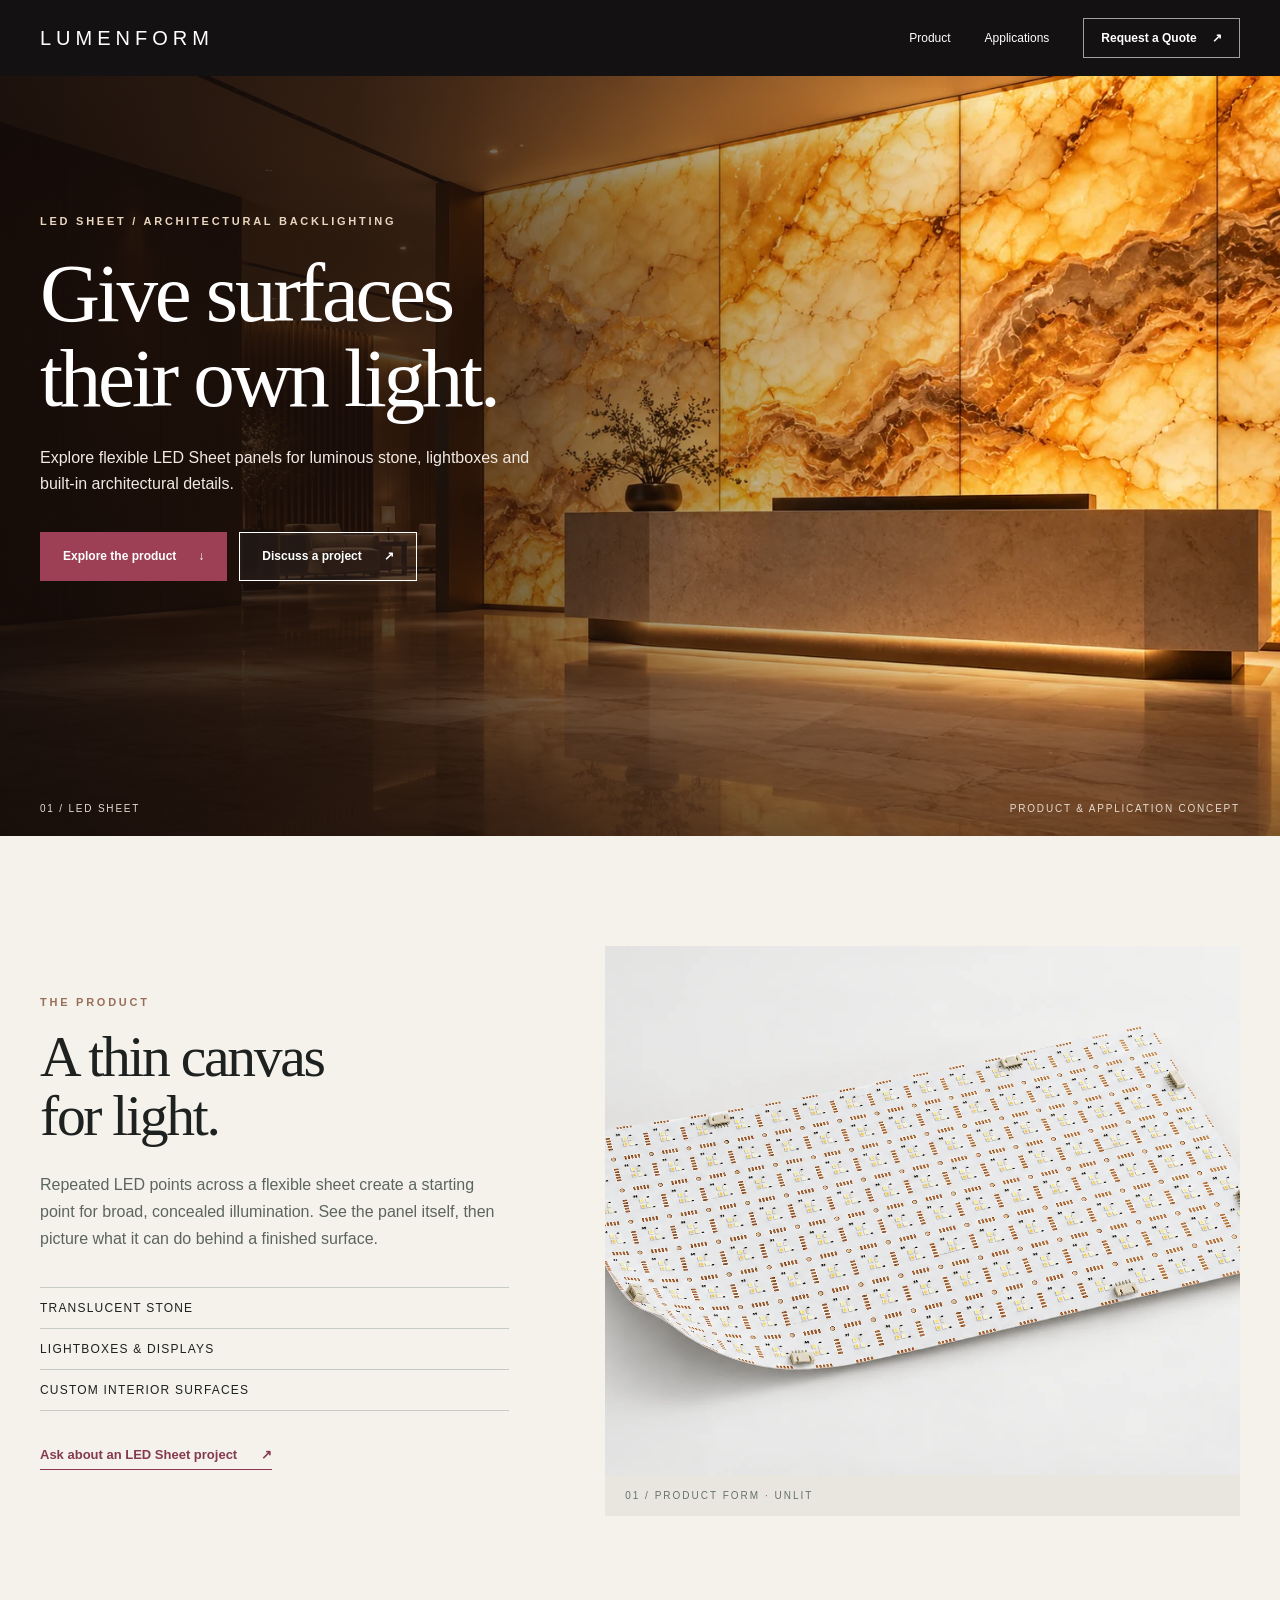
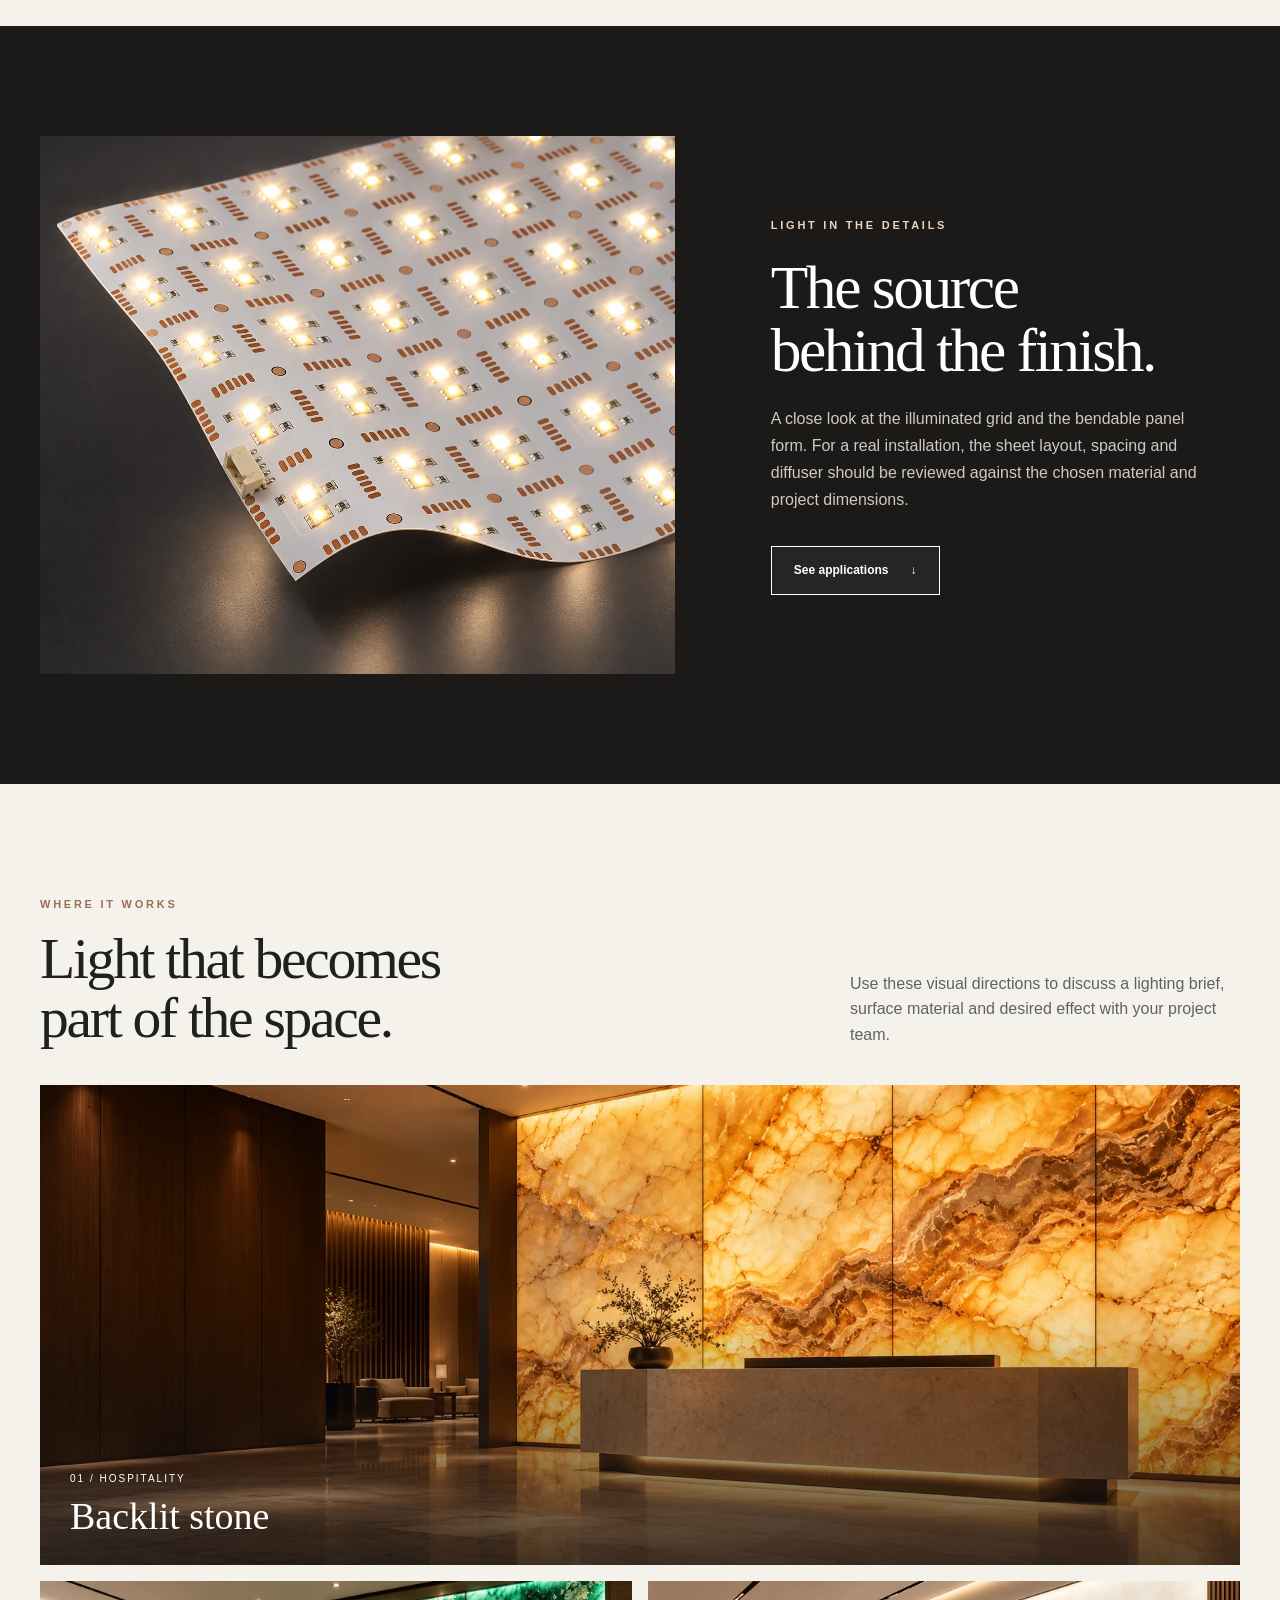
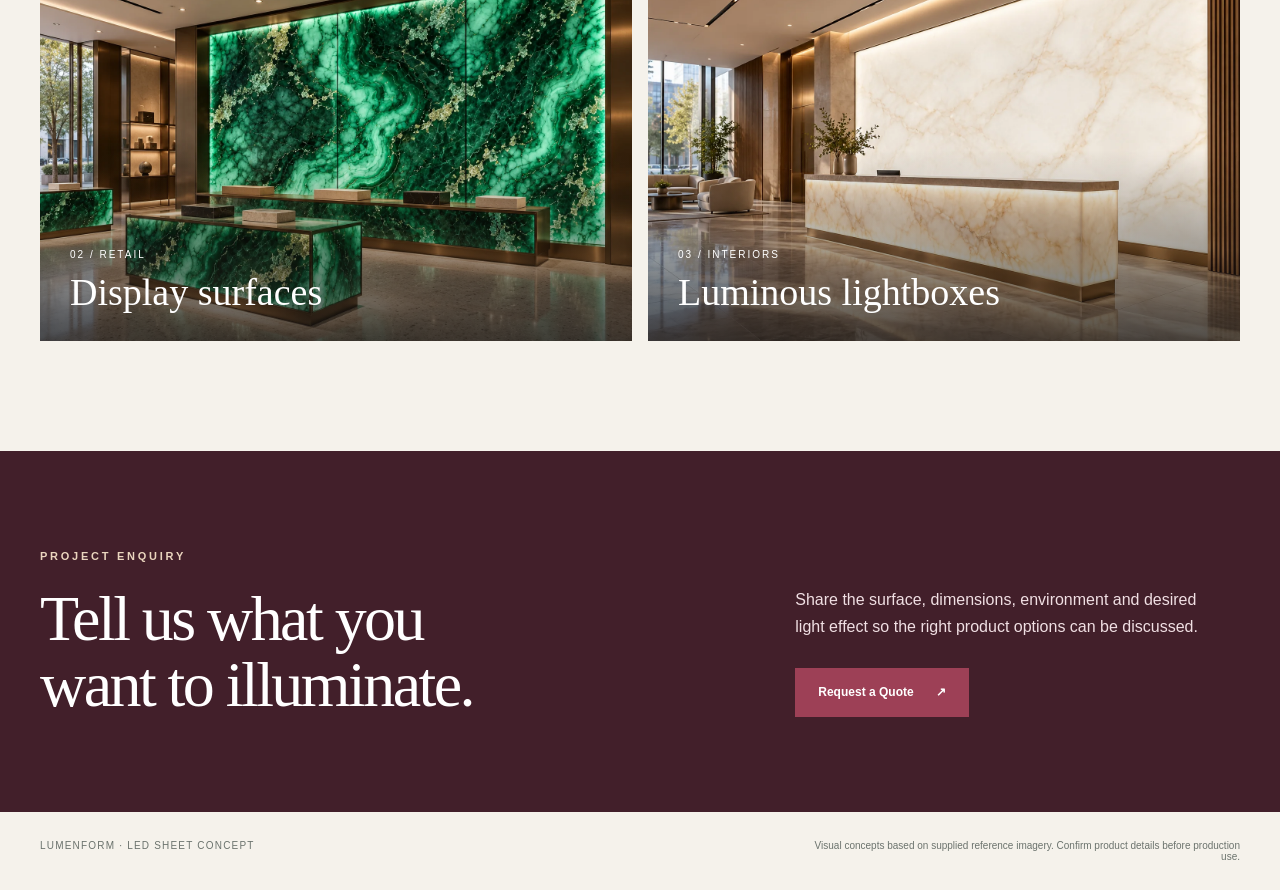
==== interactive/led-sheet.html @ 276cb39d "Add LED Sheet product imagery and showcase page" ====
<!doctype html>
<html lang="en">
<head>
  <meta charset="utf-8">
  <meta name="viewport" content="width=device-width, initial-scale=1">
  <meta name="description" content="Explore LED Sheet product imagery and backlit architectural applications for project enquiries.">
  <title>LED Sheet — LUMENFORM</title>
  <link rel="stylesheet" href="led-sheet.css">
</head>
<body>
  <header class="site-header">
    <a class="brand" href="./?theme=d" aria-label="Lumenform home">LUMENFORM</a>
    <nav aria-label="Main navigation">
      <a href="#product">Product</a>
      <a href="#applications">Applications</a>
      <a class="nav-quote" href="./?theme=d&amp;product=LED%20Sheet#contact">Request a Quote <span aria-hidden="true">↗</span></a>
    </nav>
  </header>

  <main>
    <section class="hero" aria-labelledby="hero-title">
      <img src="assets/led-sheet/application-hotel-onyx.webp" alt="Warmly illuminated translucent stone wall in a contemporary hotel lobby" fetchpriority="high">
      <div class="hero-shade"></div>
      <div class="hero-content container">
        <span class="eyebrow">LED SHEET / ARCHITECTURAL BACKLIGHTING</span>
        <h1 id="hero-title">Give surfaces<br>their own light.</h1>
        <p>Explore flexible LED Sheet panels for luminous stone, lightboxes and built-in architectural details.</p>
        <div class="hero-actions">
          <a class="button button-filled" href="#product">Explore the product <span aria-hidden="true">↓</span></a>
          <a class="button button-ghost" href="./?theme=d&amp;product=LED%20Sheet#contact">Discuss a project <span aria-hidden="true">↗</span></a>
        </div>
      </div>
      <div class="hero-index container"><span>01 / LED SHEET</span><span>PRODUCT & APPLICATION CONCEPT</span></div>
    </section>

    <section class="intro section container" id="product" aria-labelledby="product-title">
      <div class="intro-copy">
        <span class="eyebrow dark">THE PRODUCT</span>
        <h2 id="product-title">A thin canvas<br>for light.</h2>
        <p>Repeated LED points across a flexible sheet create a starting point for broad, concealed illumination. See the panel itself, then picture what it can do behind a finished surface.</p>
        <ul class="use-list" aria-label="Application ideas">
          <li>Translucent stone</li>
          <li>Lightboxes & displays</li>
          <li>Custom interior surfaces</li>
        </ul>
        <a class="text-link" href="./?theme=d&amp;product=LED%20Sheet#contact">Ask about an LED Sheet project <span aria-hidden="true">↗</span></a>
      </div>
      <figure class="product-figure">
        <img src="assets/led-sheet/led-sheet-studio.webp" alt="White flexible LED Sheet panel showing its regular LED grid and thin profile" loading="lazy">
        <figcaption>01 / PRODUCT FORM · UNLIT</figcaption>
      </figure>
    </section>

    <section class="detail section" aria-labelledby="detail-title">
      <div class="container detail-grid">
        <figure class="detail-figure">
          <img src="assets/led-sheet/led-sheet-lit-detail.webp" alt="Close detail of the flexible LED Sheet with warm white LED points illuminated" loading="lazy">
        </figure>
        <div class="detail-copy">
          <span class="eyebrow">LIGHT IN THE DETAILS</span>
          <h2 id="detail-title">The source<br>behind the finish.</h2>
          <p>A close look at the illuminated grid and the bendable panel form. For a real installation, the sheet layout, spacing and diffuser should be reviewed against the chosen material and project dimensions.</p>
          <a class="button button-ghost" href="#applications">See applications <span aria-hidden="true">↓</span></a>
        </div>
      </div>
    </section>

    <section class="applications section container" id="applications" aria-labelledby="applications-title">
      <div class="section-heading">
        <div><span class="eyebrow dark">WHERE IT WORKS</span><h2 id="applications-title">Light that becomes<br>part of the space.</h2></div>
        <p>Use these visual directions to discuss a lighting brief, surface material and desired effect with your project team.</p>
      </div>
      <div class="application-grid">
        <article class="application-card wide">
          <img src="assets/led-sheet/application-hotel-onyx.webp" alt="Amber onyx reception wall with even backlighting" loading="lazy">
          <div class="application-label"><span>01 / HOSPITALITY</span><h3>Backlit stone</h3></div>
        </article>
        <article class="application-card">
          <img src="assets/led-sheet/application-retail-green-stone.webp" alt="Emerald stone feature wall and display plinths in a retail interior" loading="lazy">
          <div class="application-label"><span>02 / RETAIL</span><h3>Display surfaces</h3></div>
        </article>
        <article class="application-card">
          <img src="assets/led-sheet/application-showroom-lightbox.webp" alt="Evenly illuminated pale stone wall and counter in a showroom" loading="lazy">
          <div class="application-label"><span>03 / INTERIORS</span><h3>Luminous lightboxes</h3></div>
        </article>
      </div>
    </section>

    <section class="closing" aria-labelledby="closing-title">
      <div class="container closing-grid">
        <div><span class="eyebrow">PROJECT ENQUIRY</span><h2 id="closing-title">Tell us what you<br>want to illuminate.</h2></div>
        <div><p>Share the surface, dimensions, environment and desired light effect so the right product options can be discussed.</p><a class="button button-filled" href="./?theme=d&amp;product=LED%20Sheet#contact">Request a Quote <span aria-hidden="true">↗</span></a></div>
      </div>
    </section>
  </main>

  <footer class="site-footer container"><span>LUMENFORM · LED SHEET CONCEPT</span><span>Visual concepts based on supplied reference imagery. Confirm product details before production use.</span></footer>
</body>
</html>
---- interactive/led-sheet.css ----
:root{--ink:#1d211f;--cream:#f5f2eb;--accent:#9d4056;--dark:#1c1a19}
*{box-sizing:border-box}
html{scroll-behavior:smooth}
body{margin:0;background:var(--cream);color:var(--ink);font-family:Arial,Helvetica,sans-serif}
a{color:inherit;text-decoration:none}
img{display:block;max-width:100%}
h1,h2,h3,p,figure{margin:0}
.container{width:min(1320px,calc(100% - 80px));margin-inline:auto}
.section{padding-block:110px}
.eyebrow{font-size:11px;font-weight:700;letter-spacing:.25em;color:#ead5be}
.eyebrow.dark{color:#986f59}
.site-header{height:76px;background:#141113;color:#fff;display:flex;align-items:center;justify-content:space-between;padding-inline:40px;position:relative;z-index:4}
.brand{font-size:20px;letter-spacing:.25em;white-space:nowrap}
.site-header nav{display:flex;align-items:center;gap:34px;font-size:12px}
.site-header nav>a:not(.nav-quote):hover{text-decoration:underline;text-underline-offset:5px}
.nav-quote{border:1px solid #fff9;padding:12px 17px;font-weight:700}
.nav-quote span{margin-left:12px}
.hero{height:min(760px,calc(100svh - 76px));min-height:590px;position:relative;overflow:hidden;background:#39261c;color:#fff}
.hero>img{width:100%;height:100%;object-fit:cover;object-position:center;position:absolute;inset:0}
.hero-shade{position:absolute;inset:0;background:linear-gradient(90deg,#140c09e8 0%,#1b100bc9 28%,#1b100b59 55%,transparent 78%),linear-gradient(0deg,#160d0b7d,transparent 24%)}
.hero-content{position:relative;z-index:1;padding-top:clamp(125px,15vh,210px)}
.hero h1,.intro h2,.detail h2,.applications h2,.closing h2{font-family:Georgia,'Times New Roman',serif;font-weight:400;letter-spacing:-.04em;line-height:1.02}
.hero h1{font-size:clamp(59px,6.5vw,105px);margin:22px 0 24px;max-width:850px}
.hero-content p{max-width:510px;line-height:1.65;font-size:16px;color:#f1e9e2}
.hero-actions{display:flex;flex-wrap:wrap;gap:12px;margin-top:34px}
.button{min-height:49px;display:inline-flex;align-items:center;justify-content:center;gap:22px;padding:13px 22px;border:1px solid currentColor;font-size:12px;font-weight:700;transition:transform .2s,background .2s}
.button:hover{transform:translateY(-3px)}
.button-filled{background:var(--accent);border-color:var(--accent);color:#fff}
.button-ghost{background:#ffffff0c;color:#fff}
.hero-index{position:absolute;left:0;right:0;bottom:22px;z-index:1;display:flex;justify-content:space-between;font-size:10px;letter-spacing:.18em;color:#e6dcd1}
.intro{display:grid;grid-template-columns:.85fr 1.15fr;gap:8%;align-items:center}
.intro h2,.applications h2{font-size:clamp(44px,4.5vw,70px);margin:18px 0 25px}
.intro-copy>p{line-height:1.7;color:#5c655e;max-width:480px}
.use-list{list-style:none;padding:0;margin:34px 0;max-width:470px;display:grid;gap:0}
.use-list li{padding:13px 0;border-top:1px solid #c6cbc3;font-size:12px;letter-spacing:.1em;text-transform:uppercase}
.use-list li:last-child{border-bottom:1px solid #c6cbc3}
.text-link{display:inline-block;border-bottom:1px solid #8e354f;padding-bottom:7px;font-size:13px;font-weight:700;color:#843b4e}
.text-link span{margin-left:20px}
.product-figure{background:#e9e6df}
.product-figure img{width:100%;aspect-ratio:1.2;object-fit:cover}
.product-figure figcaption{padding:15px 20px;font-size:10px;letter-spacing:.2em;color:#65716b}
.detail{background:var(--dark);color:#fff}
.detail-grid{display:grid;grid-template-columns:1.15fr .85fr;gap:8%;align-items:center}
.detail-figure{overflow:hidden;background:#302827}
.detail-figure img{width:100%;aspect-ratio:1.18;object-fit:cover}
.detail h2{font-size:clamp(45px,4.8vw,76px);margin:23px 0}
.detail-copy p{line-height:1.7;color:#cec9c3;max-width:450px;margin-bottom:32px}
.section-heading{display:flex;justify-content:space-between;align-items:end;gap:45px;margin-bottom:38px}
.section-heading>p{max-width:390px;line-height:1.6;color:#5c655e}
.applications h2{margin-bottom:0}
.application-grid{display:grid;grid-template-columns:repeat(2,1fr);gap:16px}
.application-card{position:relative;min-height:360px;overflow:hidden;background:#30302a;color:#fff}
.application-card.wide{grid-column:span 2;min-height:480px}
.application-card img{position:absolute;inset:0;width:100%;height:100%;object-fit:cover;transition:transform .6s}
.application-card:hover img{transform:scale(1.04)}
.application-card:after{content:"";position:absolute;inset:0;background:linear-gradient(0deg,#141414bd,transparent 53%)}
.application-label{position:absolute;z-index:1;bottom:27px;left:30px}
.application-label span{font-size:10px;letter-spacing:.2em}
.application-label h3{font:38px Georgia,'Times New Roman',serif;font-weight:400;margin-top:8px}
.closing{background:#421f2a;color:#fff;padding:95px 0}
.closing-grid{display:grid;grid-template-columns:1fr .7fr;gap:10%;align-items:end}
.closing h2{font-size:clamp(48px,5vw,80px);margin-top:22px}
.closing p{line-height:1.7;color:#f0dfe3;max-width:420px;margin-bottom:28px}
.site-footer{display:flex;justify-content:space-between;gap:25px;padding-block:28px;font-size:10px;letter-spacing:.12em;color:#6b736d}
.site-footer span:last-child{letter-spacing:0;text-align:right;max-width:440px}
@media(max-width:900px){.container{width:calc(100% - 48px)}.intro,.detail-grid{gap:5%}.site-header{padding-inline:24px}}
@media(max-width:700px){.container{width:calc(100% - 36px)}.site-header{height:65px;padding-inline:18px}.brand{font-size:15px;letter-spacing:.18em}.site-header nav{gap:0}.site-header nav>a:not(.nav-quote){display:none}.nav-quote{font-size:10px;padding:10px}.nav-quote span{margin-left:5px}.hero{min-height:660px;height:calc(100svh - 65px)}.hero>img{object-position:63% center}.hero-shade{background:linear-gradient(90deg,#140c09d4,#1b100b74 78%),linear-gradient(0deg,#160d0b80,transparent 42%)}.hero-content{padding-top:125px}.hero h1{font-size:54px}.hero-content p{font-size:14px;max-width:330px}.hero-index{font-size:8px;gap:10px}.hero-index span:last-child{text-align:right}.section{padding-block:72px}.intro,.detail-grid,.closing-grid{grid-template-columns:1fr;gap:35px}.intro h2,.applications h2,.detail h2{font-size:48px}.product-figure img{aspect-ratio:1.1}.detail-figure img{aspect-ratio:1}.detail-copy{order:-1}.section-heading{display:block}.section-heading>p{margin-top:22px}.application-grid{grid-template-columns:1fr}.application-card,.application-card.wide{grid-column:auto;min-height:330px}.application-label{left:22px;bottom:22px}.application-label h3{font-size:31px}.closing{padding-block:70px}.closing h2{font-size:51px}.site-footer{display:block}.site-footer span{display:block}.site-footer span:last-child{text-align:left;margin-top:12px}}
@media(prefers-reduced-motion:reduce){html{scroll-behavior:auto}.button,.application-card img{transition:none}}
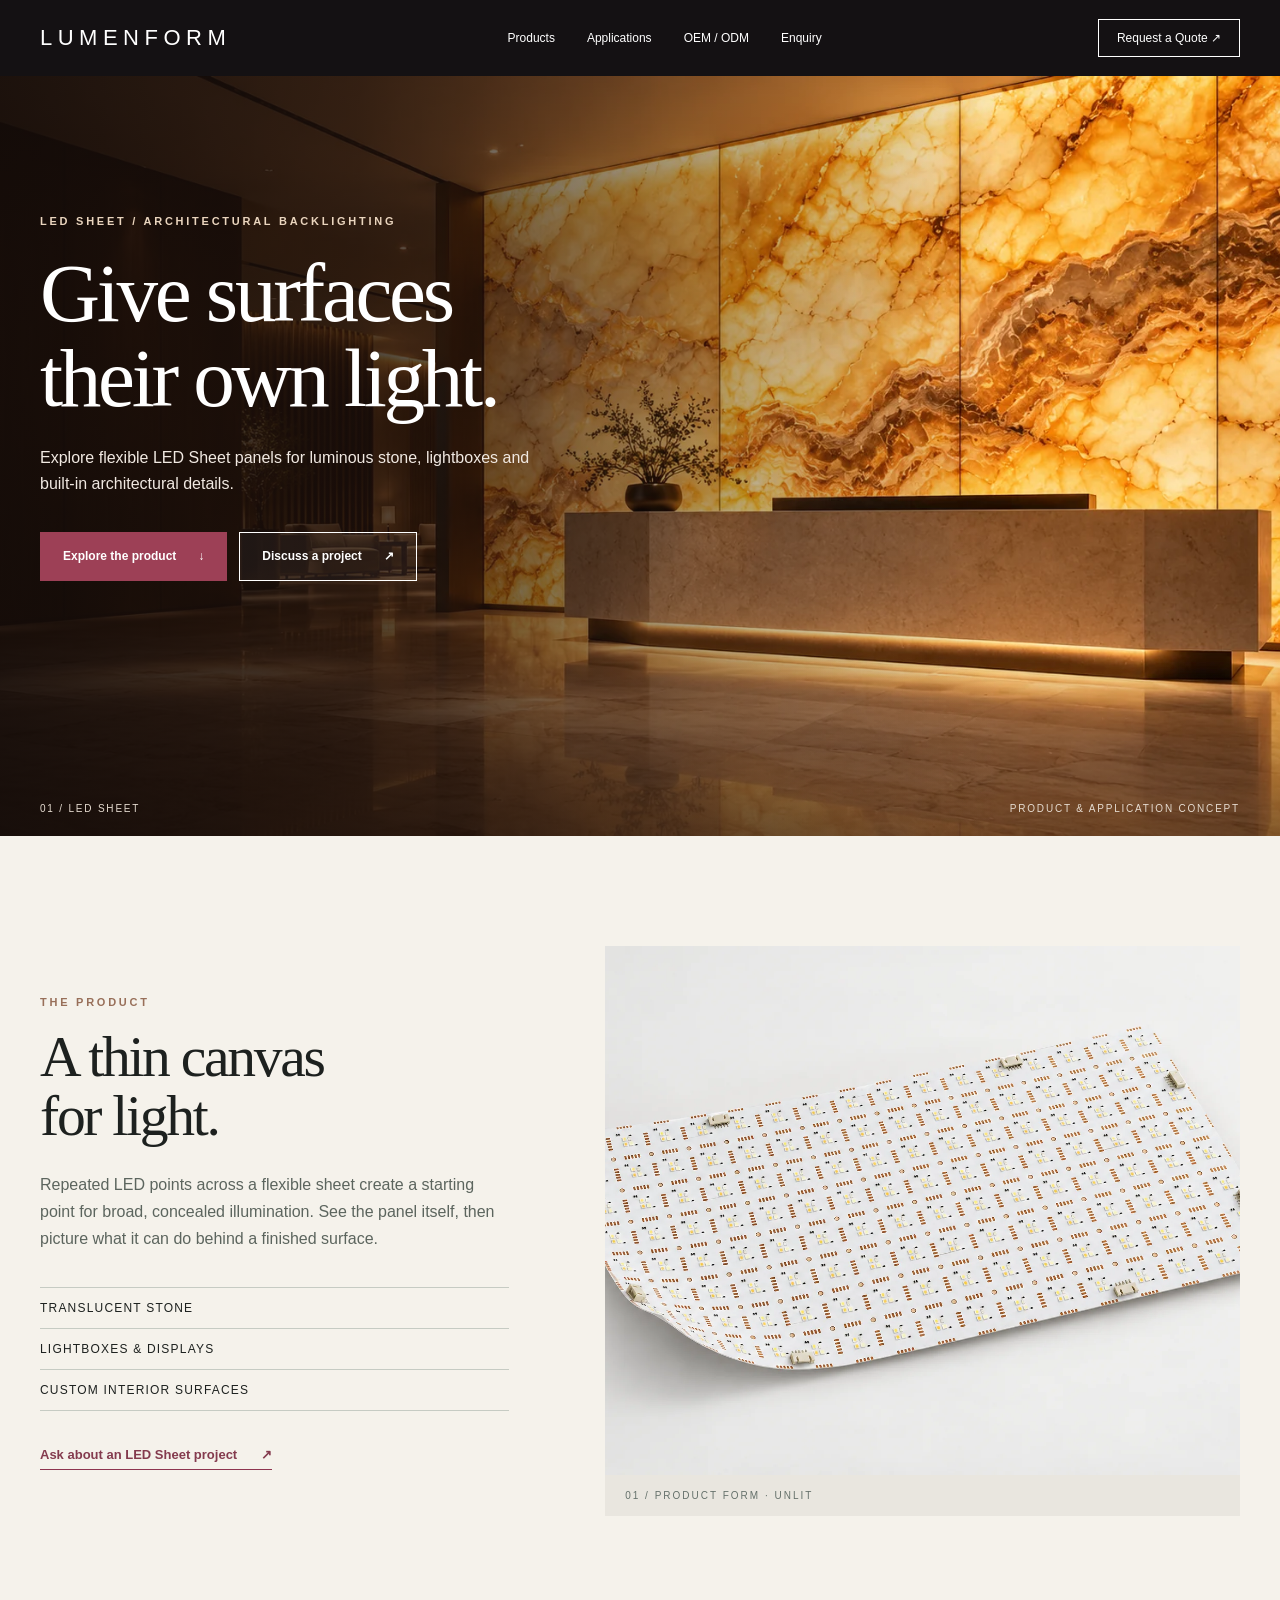
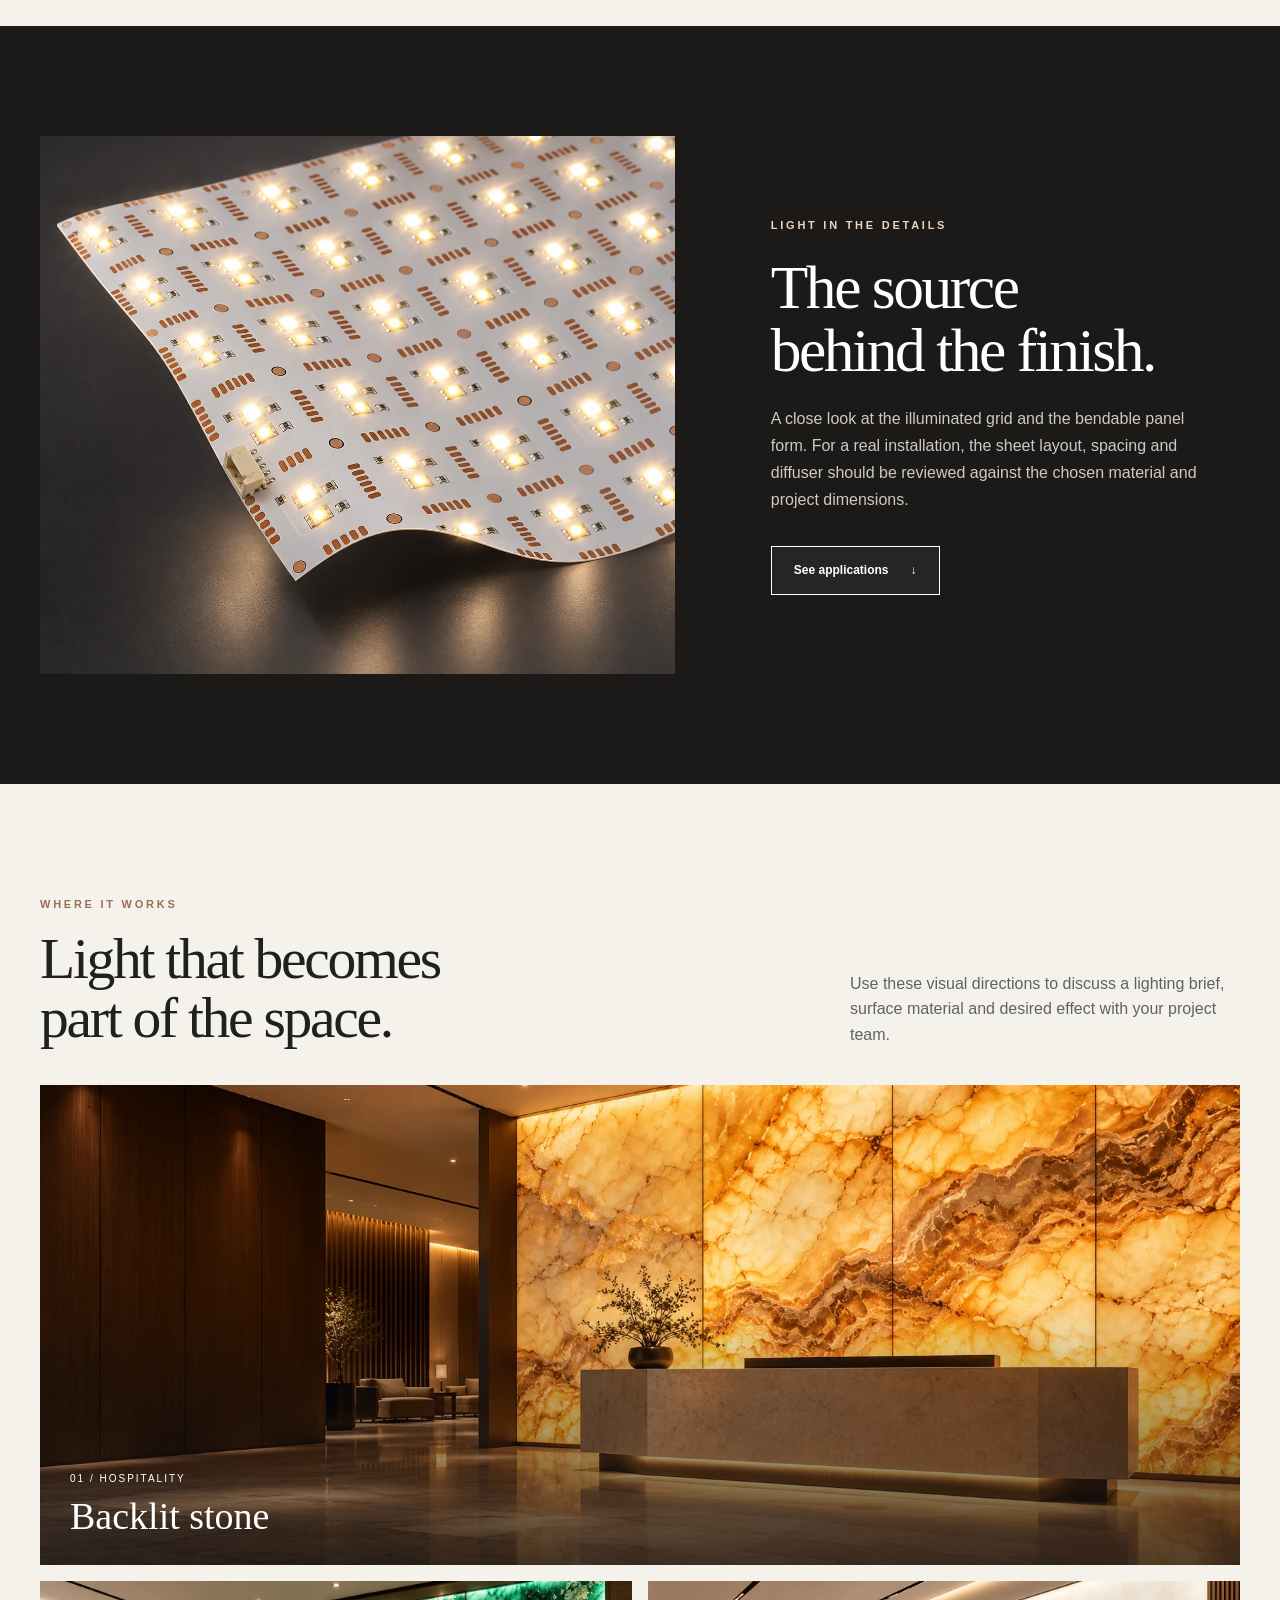
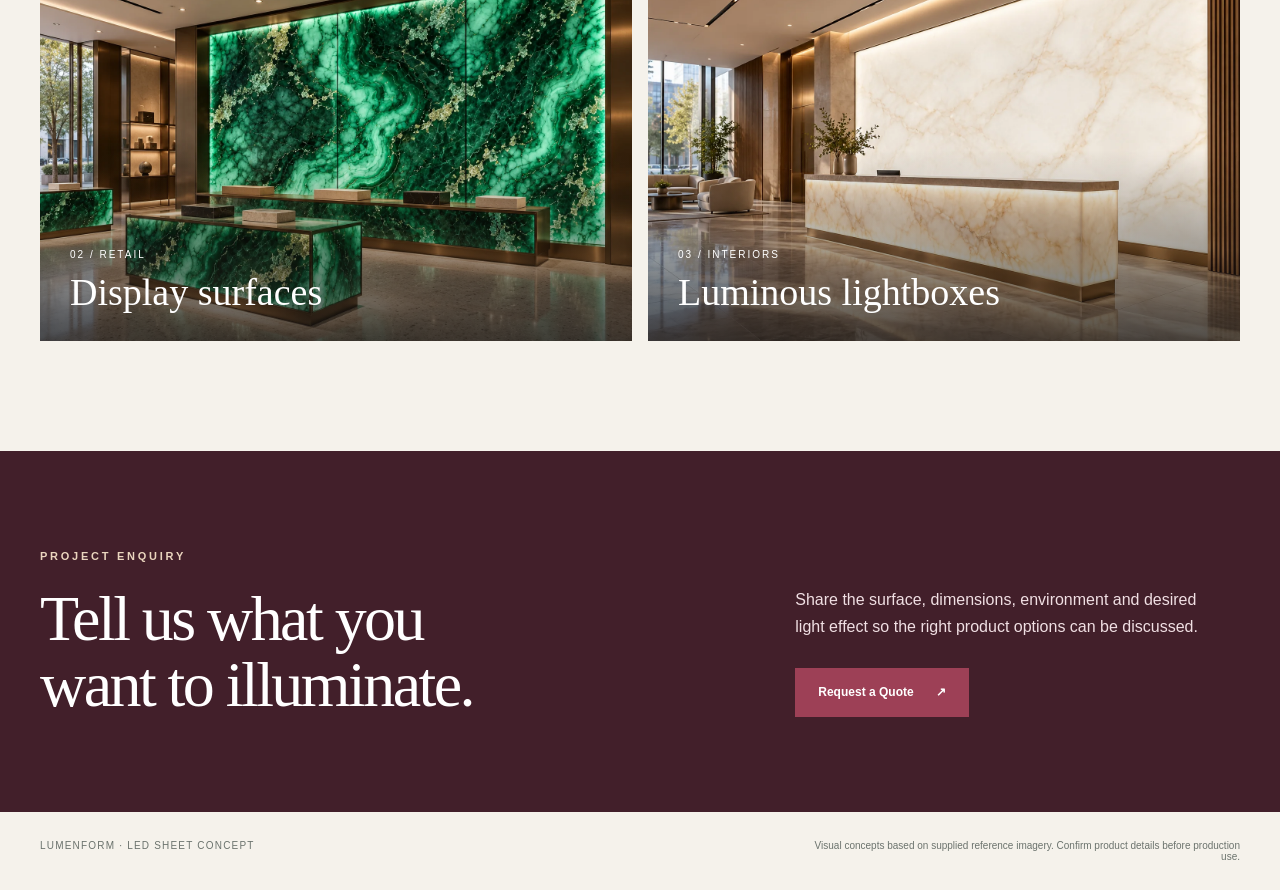
==== commit b9cafdd7: "Add product galleries and connect product pages" ====
--- a/interactive/led-sheet.html
+++ b/interactive/led-sheet.html
@@ -5,16 +5,18 @@
   <meta name="viewport" content="width=device-width, initial-scale=1">
   <meta name="description" content="Explore LED Sheet product imagery and backlit architectural applications for project enquiries.">
   <title>LED Sheet — LUMENFORM</title>
-  <link rel="stylesheet" href="led-sheet.css">
+  <link rel="stylesheet" href="product-page.css">
 </head>
 <body>
   <header class="site-header">
     <a class="brand" href="./?theme=d" aria-label="Lumenform home">LUMENFORM</a>
-    <nav aria-label="Main navigation">
-      <a href="#product">Product</a>
-      <a href="#applications">Applications</a>
-      <a class="nav-quote" href="./?theme=d&amp;product=LED%20Sheet#contact">Request a Quote <span aria-hidden="true">↗</span></a>
+    <nav class="nav" aria-label="Main navigation">
+      <a href="./?theme=d#catalog">Products</a>
+      <a href="./?theme=d#applications">Applications</a>
+      <a href="./?theme=d#process">OEM / ODM</a>
+      <a href="./?theme=d#contact">Enquiry</a>
     </nav>
+    <a class="header-cta" href="./?theme=d&amp;product=LED%20Sheet#contact">Request a Quote ↗</a>
   </header>
 
   <main>
--- a/interactive/product-page.css
+++ b/interactive/product-page.css
@@ -0,0 +1,68 @@
+:root{--ink:#1d211f;--cream:#f5f2eb;--accent:#9d4056;--dark:#1c1a19}
+*{box-sizing:border-box}
+html{scroll-behavior:smooth}
+body{margin:0;background:var(--cream);color:var(--ink);font-family:Arial,Helvetica,sans-serif}
+a{color:inherit;text-decoration:none}
+img{display:block;max-width:100%}
+h1,h2,h3,p,figure{margin:0}
+.container{width:min(1320px,calc(100% - 80px));margin-inline:auto}
+.section{padding-block:110px}
+.eyebrow{font-size:11px;font-weight:700;letter-spacing:.25em;color:#ead5be}
+.eyebrow.dark{color:#986f59}
+.site-header{height:76px;background:#141113;color:#fff;display:flex;align-items:center;justify-content:space-between;padding-inline:40px;position:relative;z-index:4}
+.brand{font-size:22px;letter-spacing:.25em;white-space:nowrap}
+.site-header .nav{display:flex;align-items:center;gap:32px;font-size:12px}
+.site-header .nav a:hover{text-decoration:underline;text-underline-offset:5px}
+.header-cta{border:1px solid currentColor;padding:11px 18px;font-size:12px;white-space:nowrap}
+.hero{height:min(760px,calc(100svh - 76px));min-height:590px;position:relative;overflow:hidden;background:#39261c;color:#fff}
+.hero>img{width:100%;height:100%;object-fit:cover;object-position:center;position:absolute;inset:0}
+.hero-shade{position:absolute;inset:0;background:linear-gradient(90deg,#140c09e8 0%,#1b100bc9 28%,#1b100b59 55%,transparent 78%),linear-gradient(0deg,#160d0b7d,transparent 24%)}
+.hero-content{position:relative;z-index:1;padding-top:clamp(125px,15vh,210px)}
+.hero h1,.intro h2,.detail h2,.applications h2,.closing h2{font-family:Georgia,'Times New Roman',serif;font-weight:400;letter-spacing:-.04em;line-height:1.02}
+.hero h1{font-size:clamp(59px,6.5vw,105px);margin:22px 0 24px;max-width:850px}
+.hero-content p{max-width:510px;line-height:1.65;font-size:16px;color:#f1e9e2}
+.hero-actions{display:flex;flex-wrap:wrap;gap:12px;margin-top:34px}
+.button{min-height:49px;display:inline-flex;align-items:center;justify-content:center;gap:22px;padding:13px 22px;border:1px solid currentColor;font-size:12px;font-weight:700;transition:transform .2s,background .2s}
+.button:hover{transform:translateY(-3px)}
+.button-filled{background:var(--accent);border-color:var(--accent);color:#fff}
+.button-ghost{background:#ffffff0c;color:#fff}
+.hero-index{position:absolute;left:0;right:0;bottom:22px;z-index:1;display:flex;justify-content:space-between;font-size:10px;letter-spacing:.18em;color:#e6dcd1}
+.intro{display:grid;grid-template-columns:.85fr 1.15fr;gap:8%;align-items:center}
+.intro h2,.applications h2{font-size:clamp(44px,4.5vw,70px);margin:18px 0 25px}
+.intro-copy>p{line-height:1.7;color:#5c655e;max-width:480px}
+.use-list{list-style:none;padding:0;margin:34px 0;max-width:470px;display:grid;gap:0}
+.use-list li{padding:13px 0;border-top:1px solid #c6cbc3;font-size:12px;letter-spacing:.1em;text-transform:uppercase}
+.use-list li:last-child{border-bottom:1px solid #c6cbc3}
+.text-link{display:inline-block;border-bottom:1px solid #8e354f;padding-bottom:7px;font-size:13px;font-weight:700;color:#843b4e}
+.text-link span{margin-left:20px}
+.product-figure{background:#e9e6df}
+.product-figure img{width:100%;aspect-ratio:1.2;object-fit:cover}
+.product-figure figcaption{padding:15px 20px;font-size:10px;letter-spacing:.2em;color:#65716b}
+.detail{background:var(--dark);color:#fff}
+.detail-grid{display:grid;grid-template-columns:1.15fr .85fr;gap:8%;align-items:center}
+.detail-figure{overflow:hidden;background:#302827}
+.detail-figure img{width:100%;aspect-ratio:1.18;object-fit:cover}
+.detail h2{font-size:clamp(45px,4.8vw,76px);margin:23px 0}
+.detail-copy p{line-height:1.7;color:#cec9c3;max-width:450px;margin-bottom:32px}
+.section-heading{display:flex;justify-content:space-between;align-items:end;gap:45px;margin-bottom:38px}
+.section-heading>p{max-width:390px;line-height:1.6;color:#5c655e}
+.applications h2{margin-bottom:0}
+.application-grid{display:grid;grid-template-columns:repeat(2,1fr);gap:16px}
+.application-card{position:relative;min-height:360px;overflow:hidden;background:#30302a;color:#fff}
+.application-card.wide{grid-column:span 2;min-height:480px}
+.application-card img{position:absolute;inset:0;width:100%;height:100%;object-fit:cover;transition:transform .6s}
+.application-card:hover img{transform:scale(1.04)}
+.application-card:after{content:"";position:absolute;inset:0;background:linear-gradient(0deg,#141414bd,transparent 53%)}
+.application-label{position:absolute;z-index:1;bottom:27px;left:30px}
+.application-label span{font-size:10px;letter-spacing:.2em}
+.application-label h3{font:38px Georgia,'Times New Roman',serif;font-weight:400;margin-top:8px}
+.closing{background:#421f2a;color:#fff;padding:95px 0}
+.closing-grid{display:grid;grid-template-columns:1fr .7fr;gap:10%;align-items:end}
+.closing h2{font-size:clamp(48px,5vw,80px);margin-top:22px}
+.closing p{line-height:1.7;color:#f0dfe3;max-width:420px;margin-bottom:28px}
+.site-footer{display:flex;justify-content:space-between;gap:25px;padding-block:28px;font-size:10px;letter-spacing:.12em;color:#6b736d}
+.site-footer span:last-child{letter-spacing:0;text-align:right;max-width:440px}
+@media(max-width:950px){.site-header .nav{gap:14px}.site-header .nav a:nth-child(n+3){display:none}}
+@media(max-width:900px){.container{width:calc(100% - 48px)}.intro,.detail-grid{gap:5%}.site-header{padding-inline:24px}}
+@media(max-width:700px){.container{width:calc(100% - 36px)}.site-header{height:65px;padding-inline:18px}.brand{font-size:16px;letter-spacing:.18em}.site-header .nav{display:none}.header-cta{font-size:10px;padding:10px}.hero{min-height:660px;height:calc(100svh - 65px)}.hero>img{object-position:63% center}.hero-shade{background:linear-gradient(90deg,#140c09d4,#1b100b74 78%),linear-gradient(0deg,#160d0b80,transparent 42%)}.hero-content{padding-top:125px}.hero h1{font-size:54px}.hero-content p{font-size:14px;max-width:330px}.hero-index{font-size:8px;gap:10px}.hero-index span:last-child{text-align:right}.section{padding-block:72px}.intro,.detail-grid,.closing-grid{grid-template-columns:1fr;gap:35px}.intro h2,.applications h2,.detail h2{font-size:48px}.product-figure img{aspect-ratio:1.1}.detail-figure img{aspect-ratio:1}.detail-copy{order:-1}.section-heading{display:block}.section-heading>p{margin-top:22px}.application-grid{grid-template-columns:1fr}.application-card,.application-card.wide{grid-column:auto;min-height:330px}.application-label{left:22px;bottom:22px}.application-label h3{font-size:31px}.closing{padding-block:70px}.closing h2{font-size:51px}.site-footer{display:block}.site-footer span{display:block}.site-footer span:last-child{text-align:left;margin-top:12px}}
+@media(prefers-reduced-motion:reduce){html{scroll-behavior:auto}.button,.application-card img{transition:none}}
